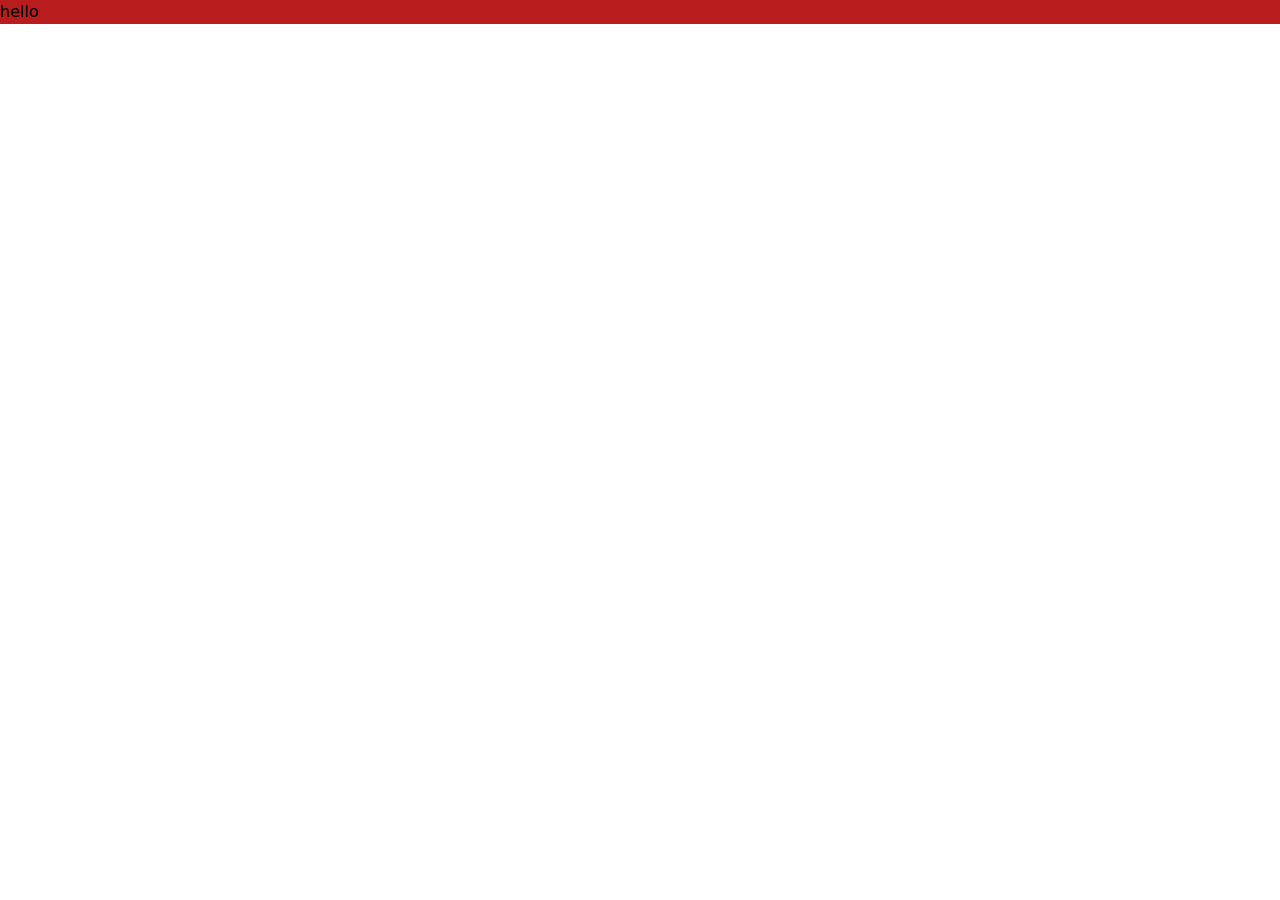
==== Project-4/index.html @ 8fc6159c "initial commit" ====
<!DOCTYPE html>
<html lang="en">
<head>
	<meta charset="UTF-8">
	<meta name="viewport" content="width=device-width, initial-scale=1.0">
	<link rel="stylesheet" href="output.css">
	<title>Gmail</title>
</head>
<body>
	<h1 class="bg-red-700">hello</h1>
</body>
</html>
---- Project-4/output.css ----
/*
! tailwindcss v3.3.5 | MIT License | https://tailwindcss.com
*/

/*
1. Prevent padding and border from affecting element width. (https://github.com/mozdevs/cssremedy/issues/4)
2. Allow adding a border to an element by just adding a border-width. (https://github.com/tailwindcss/tailwindcss/pull/116)
*/

*,
::before,
::after {
  box-sizing: border-box;
  /* 1 */
  border-width: 0;
  /* 2 */
  border-style: solid;
  /* 2 */
  border-color: #e5e7eb;
  /* 2 */
}

::before,
::after {
  --tw-content: '';
}

/*
1. Use a consistent sensible line-height in all browsers.
2. Prevent adjustments of font size after orientation changes in iOS.
3. Use a more readable tab size.
4. Use the user's configured `sans` font-family by default.
5. Use the user's configured `sans` font-feature-settings by default.
6. Use the user's configured `sans` font-variation-settings by default.
*/

html {
  line-height: 1.5;
  /* 1 */
  -webkit-text-size-adjust: 100%;
  /* 2 */
  -moz-tab-size: 4;
  /* 3 */
  -o-tab-size: 4;
     tab-size: 4;
  /* 3 */
  font-family: ui-sans-serif, system-ui, -apple-system, BlinkMacSystemFont, "Segoe UI", Roboto, "Helvetica Neue", Arial, "Noto Sans", sans-serif, "Apple Color Emoji", "Segoe UI Emoji", "Segoe UI Symbol", "Noto Color Emoji";
  /* 4 */
  font-feature-settings: normal;
  /* 5 */
  font-variation-settings: normal;
  /* 6 */
}

/*
1. Remove the margin in all browsers.
2. Inherit line-height from `html` so users can set them as a class directly on the `html` element.
*/

body {
  margin: 0;
  /* 1 */
  line-height: inherit;
  /* 2 */
}

/*
1. Add the correct height in Firefox.
2. Correct the inheritance of border color in Firefox. (https://bugzilla.mozilla.org/show_bug.cgi?id=190655)
3. Ensure horizontal rules are visible by default.
*/

hr {
  height: 0;
  /* 1 */
  color: inherit;
  /* 2 */
  border-top-width: 1px;
  /* 3 */
}

/*
Add the correct text decoration in Chrome, Edge, and Safari.
*/

abbr:where([title]) {
  -webkit-text-decoration: underline dotted;
          text-decoration: underline dotted;
}

/*
Remove the default font size and weight for headings.
*/

h1,
h2,
h3,
h4,
h5,
h6 {
  font-size: inherit;
  font-weight: inherit;
}

/*
Reset links to optimize for opt-in styling instead of opt-out.
*/

a {
  color: inherit;
  text-decoration: inherit;
}

/*
Add the correct font weight in Edge and Safari.
*/

b,
strong {
  font-weight: bolder;
}

/*
1. Use the user's configured `mono` font family by default.
2. Correct the odd `em` font sizing in all browsers.
*/

code,
kbd,
samp,
pre {
  font-family: ui-monospace, SFMono-Regular, Menlo, Monaco, Consolas, "Liberation Mono", "Courier New", monospace;
  /* 1 */
  font-size: 1em;
  /* 2 */
}

/*
Add the correct font size in all browsers.
*/

small {
  font-size: 80%;
}

/*
Prevent `sub` and `sup` elements from affecting the line height in all browsers.
*/

sub,
sup {
  font-size: 75%;
  line-height: 0;
  position: relative;
  vertical-align: baseline;
}

sub {
  bottom: -0.25em;
}

sup {
  top: -0.5em;
}

/*
1. Remove text indentation from table contents in Chrome and Safari. (https://bugs.chromium.org/p/chromium/issues/detail?id=999088, https://bugs.webkit.org/show_bug.cgi?id=201297)
2. Correct table border color inheritance in all Chrome and Safari. (https://bugs.chromium.org/p/chromium/issues/detail?id=935729, https://bugs.webkit.org/show_bug.cgi?id=195016)
3. Remove gaps between table borders by default.
*/

table {
  text-indent: 0;
  /* 1 */
  border-color: inherit;
  /* 2 */
  border-collapse: collapse;
  /* 3 */
}

/*
1. Change the font styles in all browsers.
2. Remove the margin in Firefox and Safari.
3. Remove default padding in all browsers.
*/

button,
input,
optgroup,
select,
textarea {
  font-family: inherit;
  /* 1 */
  font-feature-settings: inherit;
  /* 1 */
  font-variation-settings: inherit;
  /* 1 */
  font-size: 100%;
  /* 1 */
  font-weight: inherit;
  /* 1 */
  line-height: inherit;
  /* 1 */
  color: inherit;
  /* 1 */
  margin: 0;
  /* 2 */
  padding: 0;
  /* 3 */
}

/*
Remove the inheritance of text transform in Edge and Firefox.
*/

button,
select {
  text-transform: none;
}

/*
1. Correct the inability to style clickable types in iOS and Safari.
2. Remove default button styles.
*/

button,
[type='button'],
[type='reset'],
[type='submit'] {
  -webkit-appearance: button;
  /* 1 */
  background-color: transparent;
  /* 2 */
  background-image: none;
  /* 2 */
}

/*
Use the modern Firefox focus style for all focusable elements.
*/

:-moz-focusring {
  outline: auto;
}

/*
Remove the additional `:invalid` styles in Firefox. (https://github.com/mozilla/gecko-dev/blob/2f9eacd9d3d995c937b4251a5557d95d494c9be1/layout/style/res/forms.css#L728-L737)
*/

:-moz-ui-invalid {
  box-shadow: none;
}

/*
Add the correct vertical alignment in Chrome and Firefox.
*/

progress {
  vertical-align: baseline;
}

/*
Correct the cursor style of increment and decrement buttons in Safari.
*/

::-webkit-inner-spin-button,
::-webkit-outer-spin-button {
  height: auto;
}

/*
1. Correct the odd appearance in Chrome and Safari.
2. Correct the outline style in Safari.
*/

[type='search'] {
  -webkit-appearance: textfield;
  /* 1 */
  outline-offset: -2px;
  /* 2 */
}

/*
Remove the inner padding in Chrome and Safari on macOS.
*/

::-webkit-search-decoration {
  -webkit-appearance: none;
}

/*
1. Correct the inability to style clickable types in iOS and Safari.
2. Change font properties to `inherit` in Safari.
*/

::-webkit-file-upload-button {
  -webkit-appearance: button;
  /* 1 */
  font: inherit;
  /* 2 */
}

/*
Add the correct display in Chrome and Safari.
*/

summary {
  display: list-item;
}

/*
Removes the default spacing and border for appropriate elements.
*/

blockquote,
dl,
dd,
h1,
h2,
h3,
h4,
h5,
h6,
hr,
figure,
p,
pre {
  margin: 0;
}

fieldset {
  margin: 0;
  padding: 0;
}

legend {
  padding: 0;
}

ol,
ul,
menu {
  list-style: none;
  margin: 0;
  padding: 0;
}

/*
Reset default styling for dialogs.
*/

dialog {
  padding: 0;
}

/*
Prevent resizing textareas horizontally by default.
*/

textarea {
  resize: vertical;
}

/*
1. Reset the default placeholder opacity in Firefox. (https://github.com/tailwindlabs/tailwindcss/issues/3300)
2. Set the default placeholder color to the user's configured gray 400 color.
*/

input::-moz-placeholder, textarea::-moz-placeholder {
  opacity: 1;
  /* 1 */
  color: #9ca3af;
  /* 2 */
}

input::placeholder,
textarea::placeholder {
  opacity: 1;
  /* 1 */
  color: #9ca3af;
  /* 2 */
}

/*
Set the default cursor for buttons.
*/

button,
[role="button"] {
  cursor: pointer;
}

/*
Make sure disabled buttons don't get the pointer cursor.
*/

:disabled {
  cursor: default;
}

/*
1. Make replaced elements `display: block` by default. (https://github.com/mozdevs/cssremedy/issues/14)
2. Add `vertical-align: middle` to align replaced elements more sensibly by default. (https://github.com/jensimmons/cssremedy/issues/14#issuecomment-634934210)
   This can trigger a poorly considered lint error in some tools but is included by design.
*/

img,
svg,
video,
canvas,
audio,
iframe,
embed,
object {
  display: block;
  /* 1 */
  vertical-align: middle;
  /* 2 */
}

/*
Constrain images and videos to the parent width and preserve their intrinsic aspect ratio. (https://github.com/mozdevs/cssremedy/issues/14)
*/

img,
video {
  max-width: 100%;
  height: auto;
}

/* Make elements with the HTML hidden attribute stay hidden by default */

[hidden] {
  display: none;
}

*, ::before, ::after {
  --tw-border-spacing-x: 0;
  --tw-border-spacing-y: 0;
  --tw-translate-x: 0;
  --tw-translate-y: 0;
  --tw-rotate: 0;
  --tw-skew-x: 0;
  --tw-skew-y: 0;
  --tw-scale-x: 1;
  --tw-scale-y: 1;
  --tw-pan-x:  ;
  --tw-pan-y:  ;
  --tw-pinch-zoom:  ;
  --tw-scroll-snap-strictness: proximity;
  --tw-gradient-from-position:  ;
  --tw-gradient-via-position:  ;
  --tw-gradient-to-position:  ;
  --tw-ordinal:  ;
  --tw-slashed-zero:  ;
  --tw-numeric-figure:  ;
  --tw-numeric-spacing:  ;
  --tw-numeric-fraction:  ;
  --tw-ring-inset:  ;
  --tw-ring-offset-width: 0px;
  --tw-ring-offset-color: #fff;
  --tw-ring-color: rgb(59 130 246 / 0.5);
  --tw-ring-offset-shadow: 0 0 #0000;
  --tw-ring-shadow: 0 0 #0000;
  --tw-shadow: 0 0 #0000;
  --tw-shadow-colored: 0 0 #0000;
  --tw-blur:  ;
  --tw-brightness:  ;
  --tw-contrast:  ;
  --tw-grayscale:  ;
  --tw-hue-rotate:  ;
  --tw-invert:  ;
  --tw-saturate:  ;
  --tw-sepia:  ;
  --tw-drop-shadow:  ;
  --tw-backdrop-blur:  ;
  --tw-backdrop-brightness:  ;
  --tw-backdrop-contrast:  ;
  --tw-backdrop-grayscale:  ;
  --tw-backdrop-hue-rotate:  ;
  --tw-backdrop-invert:  ;
  --tw-backdrop-opacity:  ;
  --tw-backdrop-saturate:  ;
  --tw-backdrop-sepia:  ;
}

::backdrop {
  --tw-border-spacing-x: 0;
  --tw-border-spacing-y: 0;
  --tw-translate-x: 0;
  --tw-translate-y: 0;
  --tw-rotate: 0;
  --tw-skew-x: 0;
  --tw-skew-y: 0;
  --tw-scale-x: 1;
  --tw-scale-y: 1;
  --tw-pan-x:  ;
  --tw-pan-y:  ;
  --tw-pinch-zoom:  ;
  --tw-scroll-snap-strictness: proximity;
  --tw-gradient-from-position:  ;
  --tw-gradient-via-position:  ;
  --tw-gradient-to-position:  ;
  --tw-ordinal:  ;
  --tw-slashed-zero:  ;
  --tw-numeric-figure:  ;
  --tw-numeric-spacing:  ;
  --tw-numeric-fraction:  ;
  --tw-ring-inset:  ;
  --tw-ring-offset-width: 0px;
  --tw-ring-offset-color: #fff;
  --tw-ring-color: rgb(59 130 246 / 0.5);
  --tw-ring-offset-shadow: 0 0 #0000;
  --tw-ring-shadow: 0 0 #0000;
  --tw-shadow: 0 0 #0000;
  --tw-shadow-colored: 0 0 #0000;
  --tw-blur:  ;
  --tw-brightness:  ;
  --tw-contrast:  ;
  --tw-grayscale:  ;
  --tw-hue-rotate:  ;
  --tw-invert:  ;
  --tw-saturate:  ;
  --tw-sepia:  ;
  --tw-drop-shadow:  ;
  --tw-backdrop-blur:  ;
  --tw-backdrop-brightness:  ;
  --tw-backdrop-contrast:  ;
  --tw-backdrop-grayscale:  ;
  --tw-backdrop-hue-rotate:  ;
  --tw-backdrop-invert:  ;
  --tw-backdrop-opacity:  ;
  --tw-backdrop-saturate:  ;
  --tw-backdrop-sepia:  ;
}

.bg-red-700 {
  --tw-bg-opacity: 1;
  background-color: rgb(185 28 28 / var(--tw-bg-opacity));
}
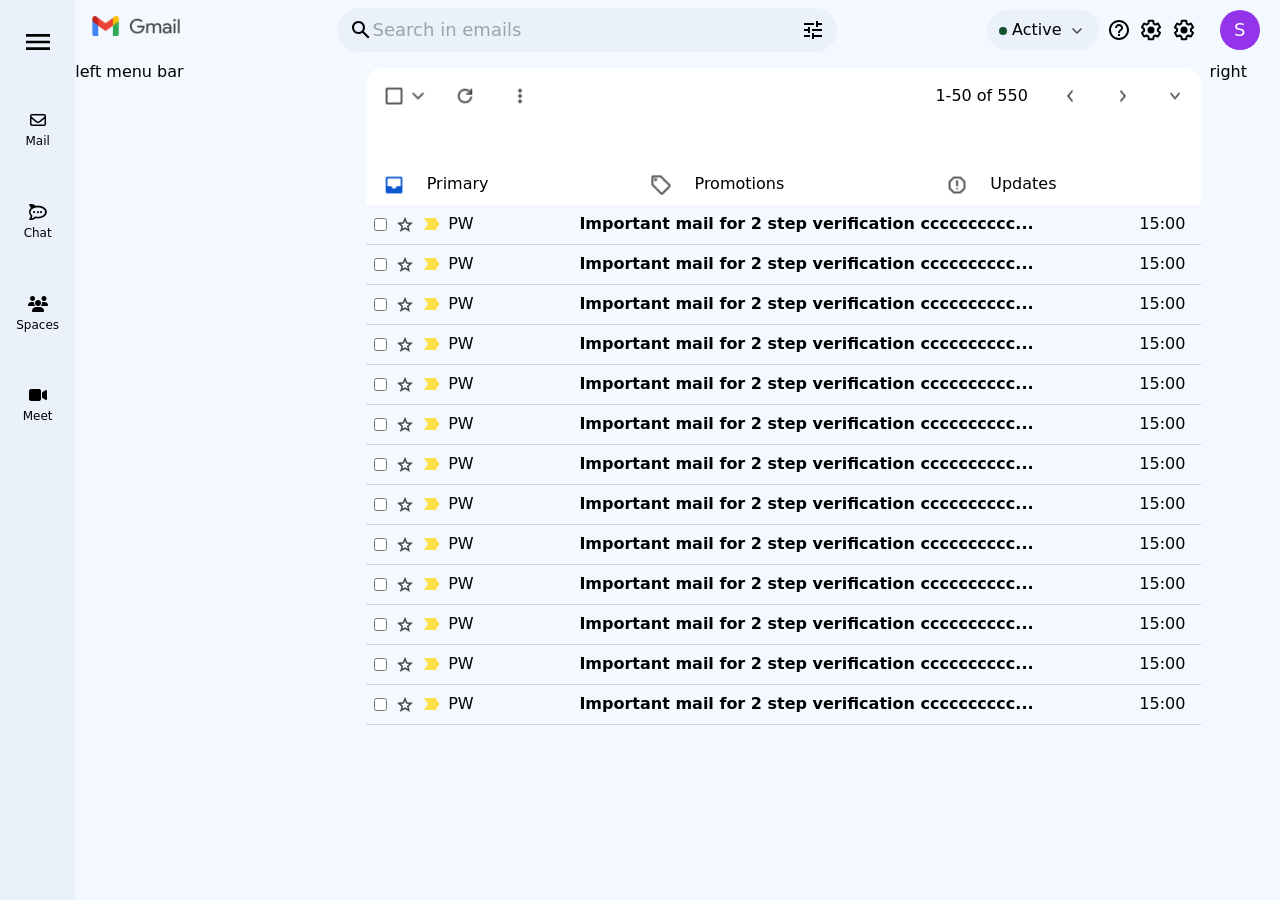
==== commit c5e71018: "half done" ====
--- a/Project-4/index.html
+++ b/Project-4/index.html
@@ -1,12 +1,380 @@
 <!DOCTYPE html>
 <html lang="en">
-<head>
-	<meta charset="UTF-8">
-	<meta name="viewport" content="width=device-width, initial-scale=1.0">
-	<link rel="stylesheet" href="output.css">
-	<title>Gmail</title>
-</head>
-<body>
-	<h1 class="bg-red-700">hello</h1>
-</body>
-</html>+  <head>
+    <meta charset="UTF-8" />
+    <meta name="viewport" content="width=device-width, initial-scale=1.0" />
+    <link rel="stylesheet" href="output.css" />
+    <link
+      rel="stylesheet"
+      href="https://cdnjs.cloudflare.com/ajax/libs/font-awesome/6.4.2/css/all.min.css"
+    />
+    <title>Gmail</title>
+  </head>
+  <body>
+    <div class="bg-[#f6f8fc] h-screen w-screen flex">
+      <div class="bg-[#EAF1FB] w-20 h-full">
+        <div class="h-1/2 flex flex-col items-center justify-around">
+          <div class="w-8">
+            <svg
+              xmlns="http://www.w3.org/2000/svg"
+              focusable="false"
+              viewBox="0 0 24 24"
+            >
+              <path d="M3 18h18v-2H3v2zm0-5h18v-2H3v2zm0-7v2h18V6H3z" />
+            </svg>
+          </div>
+          <div class="text-center">
+            <i class="fa-regular fa-envelope"></i>
+            <p class="text-xs">Mail</p>
+          </div>
+          <div class="text-center">
+            <i class="fa-brands fa-rocketchat"></i>
+            <p class="text-xs">Chat</p>
+          </div>
+          <div class="text-center">
+            <i class="fa-solid fa-users"></i>
+            <p class="text-xs">Spaces</p>
+          </div>
+          <div class="text-center">
+            <i class="fa-solid fa-video"></i>
+            <p class="text-xs">Meet</p>
+          </div>
+        </div>
+      </div>
+      <div class="bg-[#f4f8ff] w-full">
+        <div class="flex justify-between py-2 pl-4">
+          <div class="w-1/12">
+            <img src="./assests/asset 1.png" alt="" class="w-full" />
+          </div>
+          <div class="flex bg-[#EAF1FB] items-center px-3 rounded-3xl w-[500px] text-lg py-2" >
+            <div class="">
+              <svg
+                focusable="false"
+                height="24px"
+                viewBox="0 0 24 24"
+                width="24px"
+                xmlns="http://www.w3.org/2000/svg"
+              >
+                <path
+                  d="M20.49,19l-5.73-5.73C15.53,12.2,16,10.91,16,9.5C16,5.91,13.09,3,9.5,3S3,5.91,3,9.5C3,13.09,5.91,16,9.5,16 c1.41,0,2.7-0.47,3.77-1.24L19,20.49L20.49,19z M5,9.5C5,7.01,7.01,5,9.5,5S14,7.01,14,9.5S11.99,14,9.5,14S5,11.99,5,9.5z"
+                />
+                <path d="M0,0h24v24H0V0z" fill="none" />
+              </svg>
+            </div>
+            <input type="text" placeholder="Search in emails" class="bg-transparent w-full" />
+            <div class="">
+              <svg
+                xmlns="http://www.w3.org/2000/svg"
+                width="24"
+                height="24"
+                viewBox="0 0 24 24"
+              >
+                <path
+                  d="M3 17v2h6v-2H3zM3 5v2h10V5H3zm10 16v-2h8v-2h-8v-2h-2v6h2zM7 9v2H3v2h4v2h2V9H7zm14 4v-2H11v2h10zm-6-4h2V7h4V5h-4V3h-2v6z"
+                />
+              </svg>
+            </div>
+          </div>
+          <div class="flex w-3/12 justify-around items-center">
+            <button class="bg-[#eaf1fb] px-3 py-2 rounded-3xl">
+              <span class="inline-block h-2 w-2 bg-green-900 rounded-full"></span>
+              Active
+              <img src="./assests/asset 44.png" alt="" class="inline-block" />
+            </button>
+            <div class="">
+              <svg class="t7" xmlns="http://www.w3.org/2000/svg" width="24px" height="24px" viewBox="0 0 24 24" fill="#000000" focusable="false"><path fill="none" d="M0 0h24v24H0z"/><path d="M11 18h2v-2h-2v2zm1-16C6.48 2 2 6.48 2 12s4.48 10 10 10 10-4.48 10-10S17.52 2 12 2zm0 18c-4.41 0-8-3.59-8-8s3.59-8 8-8 8 3.59 8 8-3.59 8-8 8zm0-14c-2.21 0-4 1.79-4 4h2c0-1.1.9-2 2-2s2 .9 2 2c0 2-3 1.75-3 5h2c0-2.25 3-2.5 3-5 0-2.21-1.79-4-4-4z"/></svg>
+            </div>
+            <div class="">
+              <svg class="Xy" xmlns="http://www.w3.org/2000/svg" width="24" height="24" viewBox="0 0 24 24"><path d="M13.85 22.25h-3.7c-.74 0-1.36-.54-1.45-1.27l-.27-1.89c-.27-.14-.53-.29-.79-.46l-1.8.72c-.7.26-1.47-.03-1.81-.65L2.2 15.53c-.35-.66-.2-1.44.36-1.88l1.53-1.19c-.01-.15-.02-.3-.02-.46 0-.15.01-.31.02-.46l-1.52-1.19c-.59-.45-.74-1.26-.37-1.88l1.85-3.19c.34-.62 1.11-.9 1.79-.63l1.81.73c.26-.17.52-.32.78-.46l.27-1.91c.09-.7.71-1.25 1.44-1.25h3.7c.74 0 1.36.54 1.45 1.27l.27 1.89c.27.14.53.29.79.46l1.8-.72c.71-.26 1.48.03 1.82.65l1.84 3.18c.36.66.2 1.44-.36 1.88l-1.52 1.19c.01.15.02.3.02.46s-.01.31-.02.46l1.52 1.19c.56.45.72 1.23.37 1.86l-1.86 3.22c-.34.62-1.11.9-1.8.63l-1.8-.72c-.26.17-.52.32-.78.46l-.27 1.91c-.1.68-.72 1.22-1.46 1.22zm-3.23-2h2.76l.37-2.55.53-.22c.44-.18.88-.44 1.34-.78l.45-.34 2.38.96 1.38-2.4-2.03-1.58.07-.56c.03-.26.06-.51.06-.78s-.03-.53-.06-.78l-.07-.56 2.03-1.58-1.39-2.4-2.39.96-.45-.35c-.42-.32-.87-.58-1.33-.77l-.52-.22-.37-2.55h-2.76l-.37 2.55-.53.21c-.44.19-.88.44-1.34.79l-.45.33-2.38-.95-1.39 2.39 2.03 1.58-.07.56a7 7 0 0 0-.06.79c0 .26.02.53.06.78l.07.56-2.03 1.58 1.38 2.4 2.39-.96.45.35c.43.33.86.58 1.33.77l.53.22.38 2.55z"/><circle cx="12" cy="12" r="3.5"/></svg>
+            </div>
+            <div class="">
+              <svg class="Xy" xmlns="http://www.w3.org/2000/svg" width="24" height="24" viewBox="0 0 24 24"><path d="M13.85 22.25h-3.7c-.74 0-1.36-.54-1.45-1.27l-.27-1.89c-.27-.14-.53-.29-.79-.46l-1.8.72c-.7.26-1.47-.03-1.81-.65L2.2 15.53c-.35-.66-.2-1.44.36-1.88l1.53-1.19c-.01-.15-.02-.3-.02-.46 0-.15.01-.31.02-.46l-1.52-1.19c-.59-.45-.74-1.26-.37-1.88l1.85-3.19c.34-.62 1.11-.9 1.79-.63l1.81.73c.26-.17.52-.32.78-.46l.27-1.91c.09-.7.71-1.25 1.44-1.25h3.7c.74 0 1.36.54 1.45 1.27l.27 1.89c.27.14.53.29.79.46l1.8-.72c.71-.26 1.48.03 1.82.65l1.84 3.18c.36.66.2 1.44-.36 1.88l-1.52 1.19c.01.15.02.3.02.46s-.01.31-.02.46l1.52 1.19c.56.45.72 1.23.37 1.86l-1.86 3.22c-.34.62-1.11.9-1.8.63l-1.8-.72c-.26.17-.52.32-.78.46l-.27 1.91c-.1.68-.72 1.22-1.46 1.22zm-3.23-2h2.76l.37-2.55.53-.22c.44-.18.88-.44 1.34-.78l.45-.34 2.38.96 1.38-2.4-2.03-1.58.07-.56c.03-.26.06-.51.06-.78s-.03-.53-.06-.78l-.07-.56 2.03-1.58-1.39-2.4-2.39.96-.45-.35c-.42-.32-.87-.58-1.33-.77l-.52-.22-.37-2.55h-2.76l-.37 2.55-.53.21c-.44.19-.88.44-1.34.79l-.45.33-2.38-.95-1.39 2.39 2.03 1.58-.07.56a7 7 0 0 0-.06.79c0 .26.02.53.06.78l.07.56-2.03 1.58 1.38 2.4 2.39-.96.45.35c.43.33.86.58 1.33.77l.53.22.38 2.55z"/><circle cx="12" cy="12" r="3.5"/></svg>
+            </div>
+            <div class="text-white text-lg w-10 h-10 flex items-center justify-center mx-4 bg-purple-600 rounded-full">
+              S
+            </div>
+          </div>
+        </div>
+        <div class="flex">
+          <div class="w-4/12">left menu bar</div>
+          <div class="main-inbox w-full p-2">
+            <div class="inbox-navbar flex justify-between bg-white px-4 pt-4 rounded-t-2xl">
+              <div class="navbar-left flex w-[150px] justify-between">
+                <div class="flex">
+                  <img src="./assests/asset 45.png" alt="" />
+                  <img src="./assests/asset 44.png" alt="" />
+                </div>
+                <img src="./assests/asset 52.png" alt="" />
+                <img src="./assests/asset 54.png" alt="" />
+              </div>
+              <div class="navbar-right flex justify-between w-[250px]">
+                <p>1-50 of 550</p>
+                <img src="./assests/asset 55.png" alt="" />
+                <img src="./assests/asset 56.png" alt="" />
+                <img src="./assests/asset 44.png" alt="" />
+              </div>
+            </div>
+            <div class="flex justify-between bg-white pt-16 pb-2">
+              <div class="">
+                <img src="./assests/asset 59.png" class="inline-block w-6 mx-4">
+                Primary
+              </div>
+              <div class="">
+                <img src="./assests/asset 60.png" class="inline-block w-6 mx-4">
+                Promotions
+              </div>
+              <div class="">
+                <img src="./assests/asset 38.png" class="inline-block w-6 mx-4">
+                Updates
+              </div>
+              <div class="">
+                
+              </div>
+            </div>
+            <div class="inbox overflow-scroll overflow-x-hidden h-[525px]">
+              <div class="border-b border-solid border-gray-300 w-full h-10 flex justify-between items-center p-2 pr-4">
+                <div class="flex justify-between items-center w-[100px] ">
+                  <input type="checkbox" name="" id="">
+                  <img src="./assests/asset 29.png" alt="" >
+                  <div class="w-4 h-3 bg-yellow-300" style="clip-path: polygon(0% 0%, 73.1% 0.3%, 100% 50%, 73.1% 100.3%, 0% 100%, 27.3% 51%);"></div>
+                  <span>PW</span>
+                </div>
+                <p class="font-semibold">
+                  Important mail for 2 step verification cccccccccc...
+                </p>
+                <div>
+                  <p>15:00</p>
+                </div>
+              </div>
+              <div class="border-b border-solid border-gray-300 w-full h-10 flex justify-between items-center p-2 pr-4">
+                <div class="flex justify-between items-center w-[100px] ">
+                  <input type="checkbox" name="" id="">
+                  <img src="./assests/asset 29.png" alt="" >
+                  <div class="w-4 h-3 bg-yellow-300" style="clip-path: polygon(0% 0%, 73.1% 0.3%, 100% 50%, 73.1% 100.3%, 0% 100%, 27.3% 51%);"></div>
+                  <span>PW</span>
+                </div>
+                <p class="font-semibold">
+                  Important mail for 2 step verification cccccccccc...
+                </p>
+                <div>
+                  <p>15:00</p>
+                </div>
+              </div>
+              <div class="border-b border-solid border-gray-300 w-full h-10 flex justify-between items-center p-2 pr-4">
+                <div class="flex justify-between items-center w-[100px] ">
+                  <input type="checkbox" name="" id="">
+                  <img src="./assests/asset 29.png" alt="" >
+                  <div class="w-4 h-3 bg-yellow-300" style="clip-path: polygon(0% 0%, 73.1% 0.3%, 100% 50%, 73.1% 100.3%, 0% 100%, 27.3% 51%);"></div>
+                  <span>PW</span>
+                </div>
+                <p class="font-semibold">
+                  Important mail for 2 step verification cccccccccc...
+                </p>
+                <div>
+                  <p>15:00</p>
+                </div>
+              </div>
+              <div class="border-b border-solid border-gray-300 w-full h-10 flex justify-between items-center p-2 pr-4">
+                <div class="flex justify-between items-center w-[100px] ">
+                  <input type="checkbox" name="" id="">
+                  <img src="./assests/asset 29.png" alt="" >
+                  <div class="w-4 h-3 bg-yellow-300" style="clip-path: polygon(0% 0%, 73.1% 0.3%, 100% 50%, 73.1% 100.3%, 0% 100%, 27.3% 51%);"></div>
+                  <span>PW</span>
+                </div>
+                <p class="font-semibold">
+                  Important mail for 2 step verification cccccccccc...
+                </p>
+                <div>
+                  <p>15:00</p>
+                </div>
+              </div>
+              <div class="border-b border-solid border-gray-300 w-full h-10 flex justify-between items-center p-2 pr-4">
+                <div class="flex justify-between items-center w-[100px] ">
+                  <input type="checkbox" name="" id="">
+                  <img src="./assests/asset 29.png" alt="" >
+                  <div class="w-4 h-3 bg-yellow-300" style="clip-path: polygon(0% 0%, 73.1% 0.3%, 100% 50%, 73.1% 100.3%, 0% 100%, 27.3% 51%);"></div>
+                  <span>PW</span>
+                </div>
+                <p class="font-semibold">
+                  Important mail for 2 step verification cccccccccc...
+                </p>
+                <div>
+                  <p>15:00</p>
+                </div>
+              </div>
+              <div class="border-b border-solid border-gray-300 w-full h-10 flex justify-between items-center p-2 pr-4">
+                <div class="flex justify-between items-center w-[100px] ">
+                  <input type="checkbox" name="" id="">
+                  <img src="./assests/asset 29.png" alt="" >
+                  <div class="w-4 h-3 bg-yellow-300" style="clip-path: polygon(0% 0%, 73.1% 0.3%, 100% 50%, 73.1% 100.3%, 0% 100%, 27.3% 51%);"></div>
+                  <span>PW</span>
+                </div>
+                <p class="font-semibold">
+                  Important mail for 2 step verification cccccccccc...
+                </p>
+                <div>
+                  <p>15:00</p>
+                </div>
+              </div>
+              <div class="border-b border-solid border-gray-300 w-full h-10 flex justify-between items-center p-2 pr-4">
+                <div class="flex justify-between items-center w-[100px] ">
+                  <input type="checkbox" name="" id="">
+                  <img src="./assests/asset 29.png" alt="" >
+                  <div class="w-4 h-3 bg-yellow-300" style="clip-path: polygon(0% 0%, 73.1% 0.3%, 100% 50%, 73.1% 100.3%, 0% 100%, 27.3% 51%);"></div>
+                  <span>PW</span>
+                </div>
+                <p class="font-semibold">
+                  Important mail for 2 step verification cccccccccc...
+                </p>
+                <div>
+                  <p>15:00</p>
+                </div>
+              </div>
+              <div class="border-b border-solid border-gray-300 w-full h-10 flex justify-between items-center p-2 pr-4">
+                <div class="flex justify-between items-center w-[100px] ">
+                  <input type="checkbox" name="" id="">
+                  <img src="./assests/asset 29.png" alt="" >
+                  <div class="w-4 h-3 bg-yellow-300" style="clip-path: polygon(0% 0%, 73.1% 0.3%, 100% 50%, 73.1% 100.3%, 0% 100%, 27.3% 51%);"></div>
+                  <span>PW</span>
+                </div>
+                <p class="font-semibold">
+                  Important mail for 2 step verification cccccccccc...
+                </p>
+                <div>
+                  <p>15:00</p>
+                </div>
+              </div>
+              <div class="border-b border-solid border-gray-300 w-full h-10 flex justify-between items-center p-2 pr-4">
+                <div class="flex justify-between items-center w-[100px] ">
+                  <input type="checkbox" name="" id="">
+                  <img src="./assests/asset 29.png" alt="" >
+                  <div class="w-4 h-3 bg-yellow-300" style="clip-path: polygon(0% 0%, 73.1% 0.3%, 100% 50%, 73.1% 100.3%, 0% 100%, 27.3% 51%);"></div>
+                  <span>PW</span>
+                </div>
+                <p class="font-semibold">
+                  Important mail for 2 step verification cccccccccc...
+                </p>
+                <div>
+                  <p>15:00</p>
+                </div>
+              </div>
+              <div class="border-b border-solid border-gray-300 w-full h-10 flex justify-between items-center p-2 pr-4">
+                <div class="flex justify-between items-center w-[100px] ">
+                  <input type="checkbox" name="" id="">
+                  <img src="./assests/asset 29.png" alt="" >
+                  <div class="w-4 h-3 bg-yellow-300" style="clip-path: polygon(0% 0%, 73.1% 0.3%, 100% 50%, 73.1% 100.3%, 0% 100%, 27.3% 51%);"></div>
+                  <span>PW</span>
+                </div>
+                <p class="font-semibold">
+                  Important mail for 2 step verification cccccccccc...
+                </p>
+                <div>
+                  <p>15:00</p>
+                </div>
+              </div>
+              <div class="border-b border-solid border-gray-300 w-full h-10 flex justify-between items-center p-2 pr-4">
+                <div class="flex justify-between items-center w-[100px] ">
+                  <input type="checkbox" name="" id="">
+                  <img src="./assests/asset 29.png" alt="" >
+                  <div class="w-4 h-3 bg-yellow-300" style="clip-path: polygon(0% 0%, 73.1% 0.3%, 100% 50%, 73.1% 100.3%, 0% 100%, 27.3% 51%);"></div>
+                  <span>PW</span>
+                </div>
+                <p class="font-semibold">
+                  Important mail for 2 step verification cccccccccc...
+                </p>
+                <div>
+                  <p>15:00</p>
+                </div>
+              </div>
+              <div class="border-b border-solid border-gray-300 w-full h-10 flex justify-between items-center p-2 pr-4">
+                <div class="flex justify-between items-center w-[100px] ">
+                  <input type="checkbox" name="" id="">
+                  <img src="./assests/asset 29.png" alt="" >
+                  <div class="w-4 h-3 bg-yellow-300" style="clip-path: polygon(0% 0%, 73.1% 0.3%, 100% 50%, 73.1% 100.3%, 0% 100%, 27.3% 51%);"></div>
+                  <span>PW</span>
+                </div>
+                <p class="font-semibold">
+                  Important mail for 2 step verification cccccccccc...
+                </p>
+                <div>
+                  <p>15:00</p>
+                </div>
+              </div>
+              <div class="border-b border-solid border-gray-300 w-full h-10 flex justify-between items-center p-2 pr-4">
+                <div class="flex justify-between items-center w-[100px] ">
+                  <input type="checkbox" name="" id="">
+                  <img src="./assests/asset 29.png" alt="" >
+                  <div class="w-4 h-3 bg-yellow-300" style="clip-path: polygon(0% 0%, 73.1% 0.3%, 100% 50%, 73.1% 100.3%, 0% 100%, 27.3% 51%);"></div>
+                  <span>PW</span>
+                </div>
+                <p class="font-semibold">
+                  Important mail for 2 step verification cccccccccc...
+                </p>
+                <div>
+                  <p>15:00</p>
+                </div>
+              </div>
+              <div class="border-b border-solid border-gray-300 w-full h-10 flex justify-between items-center p-2 pr-4">
+                <div class="flex justify-between items-center w-[100px] ">
+                  <input type="checkbox" name="" id="">
+                  <img src="./assests/asset 29.png" alt="" >
+                  <div class="w-4 h-3 bg-yellow-300" style="clip-path: polygon(0% 0%, 73.1% 0.3%, 100% 50%, 73.1% 100.3%, 0% 100%, 27.3% 51%);"></div>
+                  <span>PW</span>
+                </div>
+                <p class="font-semibold">
+                  Important mail for 2 step verification cccccccccc...
+                </p>
+                <div>
+                  <p>15:00</p>
+                </div>
+              </div>
+              <div class="border-b border-solid border-gray-300 w-full h-10 flex justify-between items-center p-2 pr-4">
+                <div class="flex justify-between items-center w-[100px] ">
+                  <input type="checkbox" name="" id="">
+                  <img src="./assests/asset 29.png" alt="" >
+                  <div class="w-4 h-3 bg-yellow-300" style="clip-path: polygon(0% 0%, 73.1% 0.3%, 100% 50%, 73.1% 100.3%, 0% 100%, 27.3% 51%);"></div>
+                  <span>PW</span>
+                </div>
+                <p class="font-semibold">
+                  Important mail for 2 step verification cccccccccc...
+                </p>
+                <div>
+                  <p>15:00</p>
+                </div>
+              </div>
+              <div class="border-b border-solid border-gray-300 w-full h-10 flex justify-between items-center p-2 pr-4">
+                <div class="flex justify-between items-center w-[100px] ">
+                  <input type="checkbox" name="" id="">
+                  <img src="./assests/asset 29.png" alt="" >
+                  <div class="w-4 h-3 bg-yellow-300" style="clip-path: polygon(0% 0%, 73.1% 0.3%, 100% 50%, 73.1% 100.3%, 0% 100%, 27.3% 51%);"></div>
+                  <span>PW</span>
+                </div>
+                <p class="font-semibold">
+                  Important mail for 2 step verification cccccccccc...
+                </p>
+                <div>
+                  <p>15:00</p>
+                </div>
+              </div>
+              <div class="border-b border-solid border-gray-300 w-full h-10 flex justify-between items-center p-2 pr-4">
+                <div class="flex justify-between items-center w-[100px] ">
+                  <input type="checkbox" name="" id="">
+                  <img src="./assests/asset 29.png" alt="" >
+                  <div class="w-4 h-3 bg-yellow-300" style="clip-path: polygon(0% 0%, 73.1% 0.3%, 100% 50%, 73.1% 100.3%, 0% 100%, 27.3% 51%);"></div>
+                  <span>PW</span>
+                </div>
+                <p class="font-semibold">
+                  Important mail for 2 step verification cccccccccc...
+                </p>
+                <div>
+                  <p>15:00</p>
+                </div>
+              </div>
+            </div>
+          </div>
+          <div class="w-1/12">right</div>
+        </div>
+      </div>
+    </div>
+  </body>
+</html>
--- a/Project-4/output.css
+++ b/Project-4/output.css
@@ -534,7 +534,415 @@
   --tw-backdrop-sepia:  ;
 }
 
-.bg-red-700 {
-  --tw-bg-opacity: 1;
-  background-color: rgb(185 28 28 / var(--tw-bg-opacity));
+.bottom-2 {
+  bottom: 0.5rem;
+}
+
+.mx-4 {
+  margin-left: 1rem;
+  margin-right: 1rem;
+}
+
+.block {
+  display: block;
+}
+
+.inline-block {
+  display: inline-block;
+}
+
+.flex {
+  display: flex;
+}
+
+.aspect-square {
+  aspect-ratio: 1 / 1;
+}
+
+.h-1\/2 {
+  height: 50%;
+}
+
+.h-full {
+  height: 100%;
+}
+
+.h-screen {
+  height: 100vh;
+}
+
+.h-2 {
+  height: 0.5rem;
+}
+
+.h-4 {
+  height: 1rem;
+}
+
+.h-10 {
+  height: 2.5rem;
+}
+
+.h-6 {
+  height: 1.5rem;
+}
+
+.h-8 {
+  height: 2rem;
+}
+
+.h-auto {
+  height: auto;
+}
+
+.h-3 {
+  height: 0.75rem;
+}
+
+.h-\[400px\] {
+  height: 400px;
+}
+
+.h-\[500px\] {
+  height: 500px;
+}
+
+.h-\[550px\] {
+  height: 550px;
+}
+
+.h-\[520px\] {
+  height: 520px;
+}
+
+.h-\[530px\] {
+  height: 530px;
+}
+
+.h-\[525px\] {
+  height: 525px;
+}
+
+.w-20 {
+  width: 5rem;
+}
+
+.w-8 {
+  width: 2rem;
+}
+
+.w-8\/12 {
+  width: 66.666667%;
+}
+
+.w-\[400px\] {
+  width: 400px;
+}
+
+.w-screen {
+  width: 100vw;
+}
+
+.w-full {
+  width: 100%;
+}
+
+.w-4\/12 {
+  width: 33.333333%;
+}
+
+.w-3\/12 {
+  width: 25%;
+}
+
+.w-1\/12 {
+  width: 8.333333%;
+}
+
+.w-2\/12 {
+  width: 16.666667%;
+}
+
+.w-2 {
+  width: 0.5rem;
+}
+
+.w-4 {
+  width: 1rem;
+}
+
+.w-10 {
+  width: 2.5rem;
+}
+
+.w-\[450px\] {
+  width: 450px;
+}
+
+.w-\[500px\] {
+  width: 500px;
+}
+
+.w-1\/6 {
+  width: 16.666667%;
+}
+
+.w-\[100px\] {
+  width: 100px;
+}
+
+.w-\[150px\] {
+  width: 150px;
+}
+
+.w-\[200px\] {
+  width: 200px;
+}
+
+.w-\[250px\] {
+  width: 250px;
+}
+
+.w-6 {
+  width: 1.5rem;
+}
+
+.flex-col {
+  flex-direction: column;
+}
+
+.items-center {
+  align-items: center;
+}
+
+.justify-center {
+  justify-content: center;
+}
+
+.justify-between {
+  justify-content: space-between;
+}
+
+.justify-around {
+  justify-content: space-around;
+}
+
+.justify-evenly {
+  justify-content: space-evenly;
+}
+
+.overflow-scroll {
+  overflow: scroll;
+}
+
+.overflow-x-hidden {
+  overflow-x: hidden;
+}
+
+.overflow-y-hidden {
+  overflow-y: hidden;
+}
+
+.rounded-3xl {
+  border-radius: 1.5rem;
+}
+
+.rounded-full {
+  border-radius: 9999px;
+}
+
+.rounded-t-2xl {
+  border-top-left-radius: 1rem;
+  border-top-right-radius: 1rem;
+}
+
+.border-2 {
+  border-width: 2px;
+}
+
+.border-b {
+  border-bottom-width: 1px;
+}
+
+.border-solid {
+  border-style: solid;
+}
+
+.border-black {
+  --tw-border-opacity: 1;
+  border-color: rgb(0 0 0 / var(--tw-border-opacity));
+}
+
+.border-gray-500 {
+  --tw-border-opacity: 1;
+  border-color: rgb(107 114 128 / var(--tw-border-opacity));
+}
+
+.border-gray-300 {
+  --tw-border-opacity: 1;
+  border-color: rgb(209 213 219 / var(--tw-border-opacity));
+}
+
+.border-red-700 {
+  --tw-border-opacity: 1;
+  border-color: rgb(185 28 28 / var(--tw-border-opacity));
+}
+
+.border-gray-200 {
+  --tw-border-opacity: 1;
+  border-color: rgb(229 231 235 / var(--tw-border-opacity));
+}
+
+.bg-\[\#EAF1FB\] {
+  --tw-bg-opacity: 1;
+  background-color: rgb(234 241 251 / var(--tw-bg-opacity));
+}
+
+.bg-\[\#f6f8fc\] {
+  --tw-bg-opacity: 1;
+  background-color: rgb(246 248 252 / var(--tw-bg-opacity));
+}
+
+.bg-transparent {
+  background-color: transparent;
+}
+
+.bg-\[\#e1e9f7\] {
+  --tw-bg-opacity: 1;
+  background-color: rgb(225 233 247 / var(--tw-bg-opacity));
+}
+
+.bg-\[\#9ab1d8\] {
+  --tw-bg-opacity: 1;
+  background-color: rgb(154 177 216 / var(--tw-bg-opacity));
+}
+
+.bg-\[\#dae7ff\] {
+  --tw-bg-opacity: 1;
+  background-color: rgb(218 231 255 / var(--tw-bg-opacity));
+}
+
+.bg-\[\#eaf2ff\] {
+  --tw-bg-opacity: 1;
+  background-color: rgb(234 242 255 / var(--tw-bg-opacity));
+}
+
+.bg-\[\#f4f8ff\] {
+  --tw-bg-opacity: 1;
+  background-color: rgb(244 248 255 / var(--tw-bg-opacity));
+}
+
+.bg-green-900 {
+  --tw-bg-opacity: 1;
+  background-color: rgb(20 83 45 / var(--tw-bg-opacity));
+}
+
+.bg-\[\#eaf1fb\] {
+  --tw-bg-opacity: 1;
+  background-color: rgb(234 241 251 / var(--tw-bg-opacity));
+}
+
+.bg-purple-600 {
+  --tw-bg-opacity: 1;
+  background-color: rgb(147 51 234 / var(--tw-bg-opacity));
+}
+
+.bg-white {
+  --tw-bg-opacity: 1;
+  background-color: rgb(255 255 255 / var(--tw-bg-opacity));
+}
+
+.bg-yellow-300 {
+  --tw-bg-opacity: 1;
+  background-color: rgb(253 224 71 / var(--tw-bg-opacity));
+}
+
+.p-2 {
+  padding: 0.5rem;
+}
+
+.px-3 {
+  padding-left: 0.75rem;
+  padding-right: 0.75rem;
+}
+
+.py-2 {
+  padding-top: 0.5rem;
+  padding-bottom: 0.5rem;
+}
+
+.px-2 {
+  padding-left: 0.5rem;
+  padding-right: 0.5rem;
+}
+
+.py-1 {
+  padding-top: 0.25rem;
+  padding-bottom: 0.25rem;
+}
+
+.py-3 {
+  padding-top: 0.75rem;
+  padding-bottom: 0.75rem;
+}
+
+.px-4 {
+  padding-left: 1rem;
+  padding-right: 1rem;
+}
+
+.py-4 {
+  padding-top: 1rem;
+  padding-bottom: 1rem;
+}
+
+.pl-2 {
+  padding-left: 0.5rem;
+}
+
+.pl-4 {
+  padding-left: 1rem;
+}
+
+.pt-4 {
+  padding-top: 1rem;
+}
+
+.pt-20 {
+  padding-top: 5rem;
+}
+
+.pt-16 {
+  padding-top: 4rem;
+}
+
+.pb-2 {
+  padding-bottom: 0.5rem;
+}
+
+.pr-4 {
+  padding-right: 1rem;
+}
+
+.text-center {
+  text-align: center;
+}
+
+.text-lg {
+  font-size: 1.125rem;
+  line-height: 1.75rem;
+}
+
+.text-xs {
+  font-size: 0.75rem;
+  line-height: 1rem;
+}
+
+.font-semibold {
+  font-weight: 600;
+}
+
+.text-white {
+  --tw-text-opacity: 1;
+  color: rgb(255 255 255 / var(--tw-text-opacity));
 }
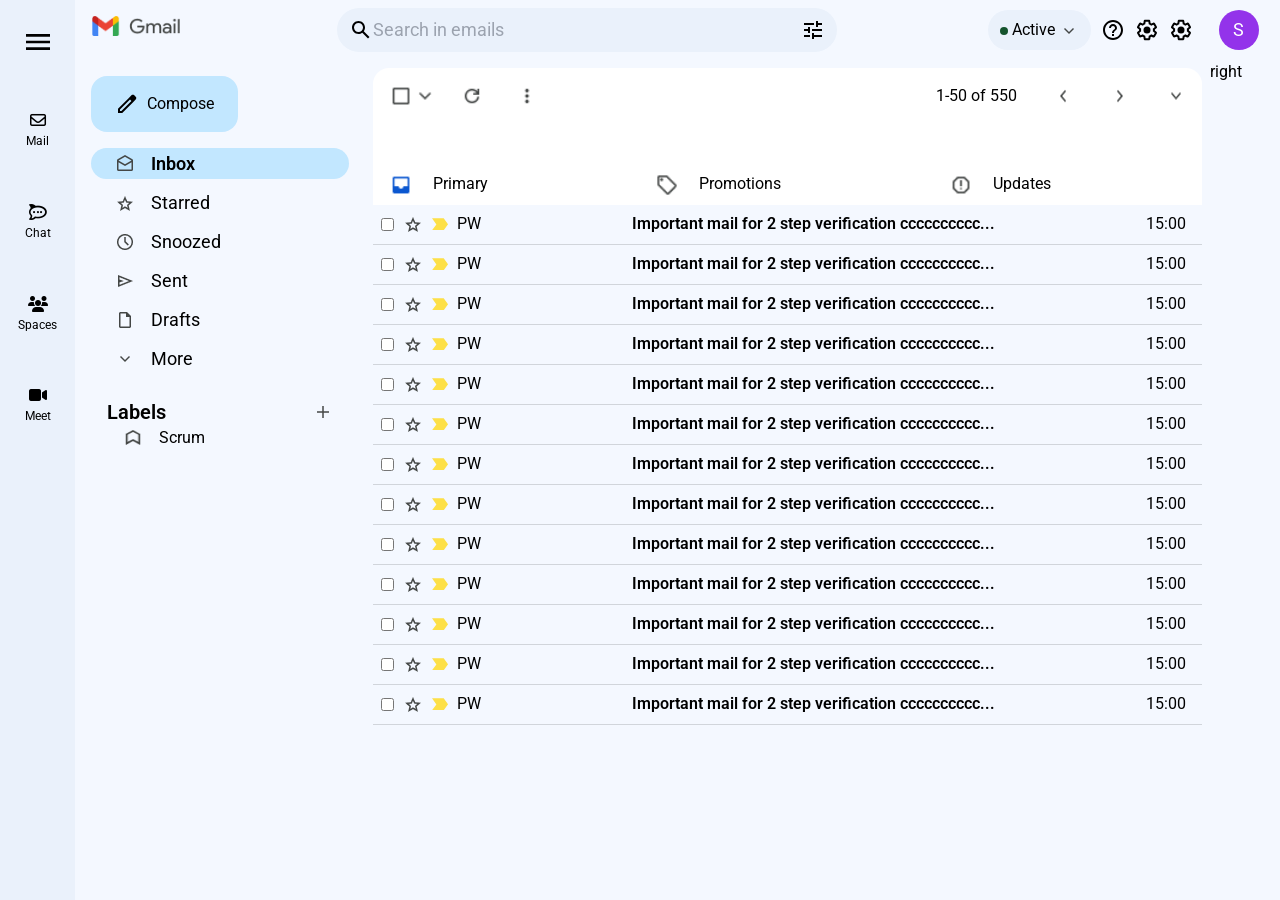
==== commit d8e0e977: "save" ====
--- a/Project-4/index.html
+++ b/Project-4/index.html
@@ -8,10 +8,11 @@
       rel="stylesheet"
       href="https://cdnjs.cloudflare.com/ajax/libs/font-awesome/6.4.2/css/all.min.css"
     />
+    <link href="https://fonts.googleapis.com/css2?family=Roboto:wght@300;400;500;700;900&display=swap" rel="stylesheet">
     <title>Gmail</title>
   </head>
   <body>
-    <div class="bg-[#f6f8fc] h-screen w-screen flex">
+    <div class="bg-[#f6f8fc] h-screen w-screen flex font-[roboto]">
       <div class="bg-[#EAF1FB] w-20 h-full">
         <div class="h-1/2 flex flex-col items-center justify-around">
           <div class="w-8">
@@ -95,8 +96,49 @@
             </div>
           </div>
         </div>
-        <div class="flex">
-          <div class="w-4/12">left menu bar</div>
+        <div class="flex ">
+          <div class="w-4/12 px-4 mt-4">
+            <button class="flex bg-[#c2e7ff] px-6 py-4 rounded-2xl">
+              <img src="./assests/asset 27.png" alt="" class="mr-2">
+              <p>Compose</p>
+            </button>
+            <div class="mt-4">
+              <div class="rounded-[16px] bg-[#c2e7ff] text-[18px] py-0.5 font-semibold flex items-center pl-6">
+                <img src="./assests/asset 49.png" alt="">
+                <p class="pl-4">Inbox</p> 
+              </div>
+              <div class="rounded-[16px] text-[18px] py-0.5  flex items-center pl-6 mt-2">
+                <img src="./assests/asset 29.png" alt="">
+                <p class="pl-4">Starred</p> 
+              </div>
+              <div class="rounded-[16px] text-[18px] py-0.5  flex items-center pl-6 mt-2">
+                <img src="./assests/asset 30.png" alt="">
+                <p class="pl-4">Snoozed</p> 
+              </div>
+              <div class="rounded-[16px] text-[18px] py-0.5  flex items-center pl-6 mt-2">
+                <img src="./assests/asset 31.png" alt="">
+                <p class="pl-4">Sent</p> 
+              </div>
+              <div class="rounded-[16px] text-[18px] py-0.5  flex items-center pl-6 mt-2">
+                <img src="./assests/asset 32.png" alt="">
+                <p class="pl-4">Drafts</p> 
+              </div>
+              <div class="rounded-[16px] text-[18px] py-0.5  flex items-center pl-6 mt-2">
+                <img src="./assests/asset 44.png" alt="">
+                <p class="pl-4">More</p> 
+              </div>
+            </div>
+            <div class="  px-4">
+              <div class="flex justify-between items-center font-semibold mt-6 text-xl">
+                <p>Labels</p>
+                <img src="./assests/asset 43.png" alt="">
+              </div>
+              <div class="flex">
+                <img src="./assests/asset 34.png" alt="" class="-rotate-90 mx-4">
+                <p>Scrum</p>
+              </div>
+            </div>
+          </div>
           <div class="main-inbox w-full p-2">
             <div class="inbox-navbar flex justify-between bg-white px-4 pt-4 rounded-t-2xl">
               <div class="navbar-left flex w-[150px] justify-between">
--- a/Project-4/output.css
+++ b/Project-4/output.css
@@ -543,6 +543,26 @@
   margin-right: 1rem;
 }
 
+.mr-3 {
+  margin-right: 0.75rem;
+}
+
+.mr-2 {
+  margin-right: 0.5rem;
+}
+
+.mt-4 {
+  margin-top: 1rem;
+}
+
+.mt-2 {
+  margin-top: 0.5rem;
+}
+
+.mt-6 {
+  margin-top: 1.5rem;
+}
+
 .block {
   display: block;
 }
@@ -707,6 +727,16 @@
   width: 1.5rem;
 }
 
+.rotate-90 {
+  --tw-rotate: 90deg;
+  transform: translate(var(--tw-translate-x), var(--tw-translate-y)) rotate(var(--tw-rotate)) skewX(var(--tw-skew-x)) skewY(var(--tw-skew-y)) scaleX(var(--tw-scale-x)) scaleY(var(--tw-scale-y));
+}
+
+.-rotate-90 {
+  --tw-rotate: -90deg;
+  transform: translate(var(--tw-translate-x), var(--tw-translate-y)) rotate(var(--tw-rotate)) skewX(var(--tw-skew-x)) skewY(var(--tw-skew-y)) scaleX(var(--tw-scale-x)) scaleY(var(--tw-scale-y));
+}
+
 .flex-col {
   flex-direction: column;
 }
@@ -749,6 +779,18 @@
 
 .rounded-full {
   border-radius: 9999px;
+}
+
+.rounded-2xl {
+  border-radius: 1rem;
+}
+
+.rounded-\[0_16px_16px_0\] {
+  border-radius: 0 16px 16px 0;
+}
+
+.rounded-\[16px\] {
+  border-radius: 16px;
 }
 
 .rounded-t-2xl {
@@ -857,6 +899,16 @@
   background-color: rgb(253 224 71 / var(--tw-bg-opacity));
 }
 
+.bg-gray-500 {
+  --tw-bg-opacity: 1;
+  background-color: rgb(107 114 128 / var(--tw-bg-opacity));
+}
+
+.bg-\[\#c2e7ff\] {
+  --tw-bg-opacity: 1;
+  background-color: rgb(194 231 255 / var(--tw-bg-opacity));
+}
+
 .p-2 {
   padding: 0.5rem;
 }
@@ -896,6 +948,21 @@
   padding-bottom: 1rem;
 }
 
+.px-6 {
+  padding-left: 1.5rem;
+  padding-right: 1.5rem;
+}
+
+.py-0 {
+  padding-top: 0px;
+  padding-bottom: 0px;
+}
+
+.py-0\.5 {
+  padding-top: 0.125rem;
+  padding-bottom: 0.125rem;
+}
+
 .pl-2 {
   padding-left: 0.5rem;
 }
@@ -924,8 +991,16 @@
   padding-right: 1rem;
 }
 
+.pl-6 {
+  padding-left: 1.5rem;
+}
+
 .text-center {
   text-align: center;
+}
+
+.font-\[roboto\] {
+  font-family: roboto;
 }
 
 .text-lg {
@@ -936,6 +1011,27 @@
 .text-xs {
   font-size: 0.75rem;
   line-height: 1rem;
+}
+
+.text-\[16px\] {
+  font-size: 16px;
+}
+
+.text-\[24px\] {
+  font-size: 24px;
+}
+
+.text-\[20px\] {
+  font-size: 20px;
+}
+
+.text-\[18px\] {
+  font-size: 18px;
+}
+
+.text-xl {
+  font-size: 1.25rem;
+  line-height: 1.75rem;
 }
 
 .font-semibold {
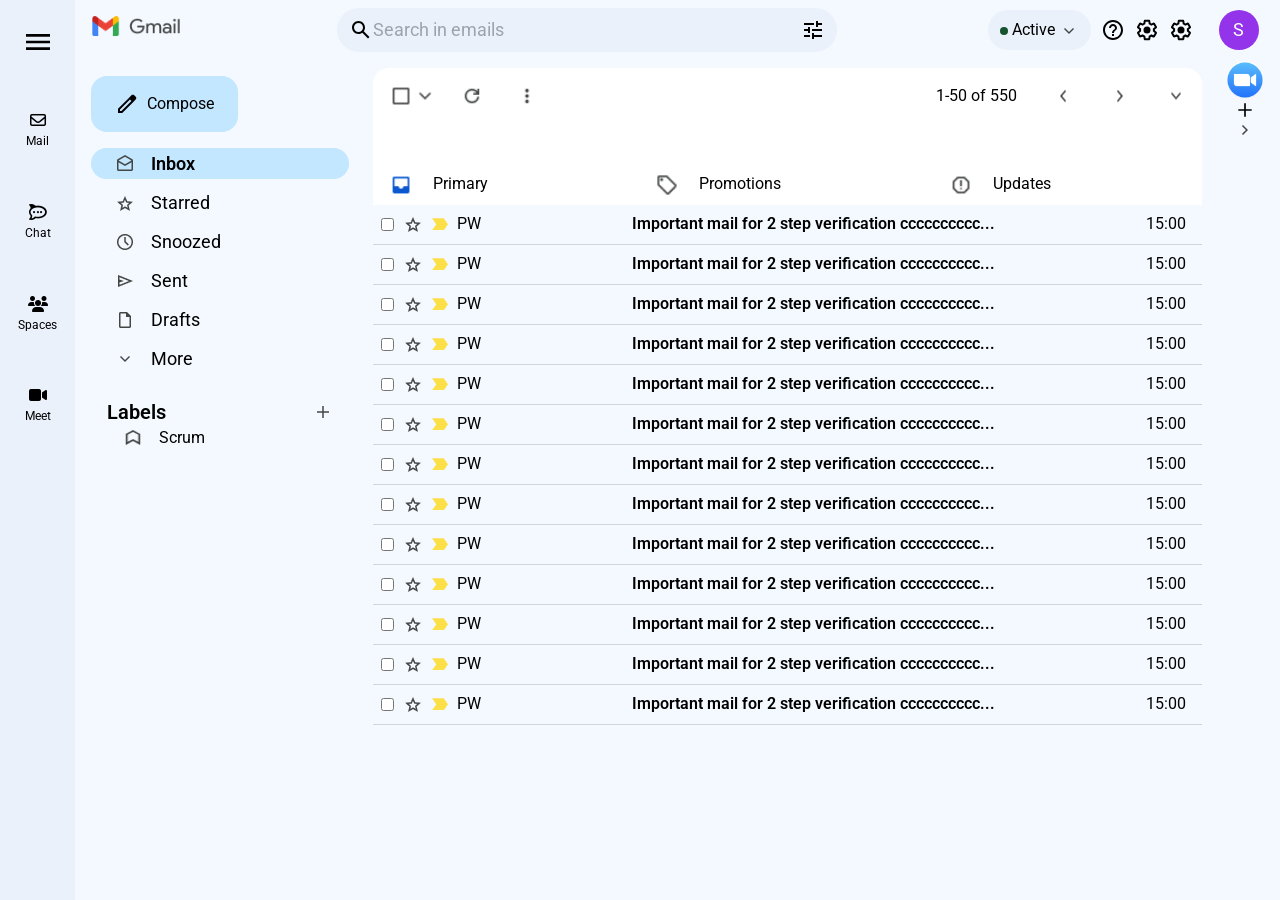
==== commit bf0edbac: "completed" ====
--- a/Project-4/index.html
+++ b/Project-4/index.html
@@ -414,7 +414,19 @@
               </div>
             </div>
           </div>
-          <div class="w-1/12">right</div>
+          <div class="w-1/12 h-full">
+            <div class="h-1/2 flex items-center flex-col">
+              <img class="my-4" width="35" src="https://www.gstatic.com/companion/icon_assets/calendar_2020q4_2x.png" alt="">
+              <img class="my-4" width="35" src="https://www.gstatic.com/companion/icon_assets/keep_2020q4v3_2x.png" alt="">
+              <img class="my-4" width="35" src="https://www.gstatic.com/companion/icon_assets/tasks_2021_2x.png" alt="">
+              <img class="my-4" width="35" src="https://www.gstatic.com/companion/icon_assets/contacts_2022_2x.png" alt="">
+            </div>
+            <div class="flex flex-col items-center justify-between h-1/2 mt-28">
+              <img class="w-10 " src="./assests/pngegg (12).png" alt="">
+              <img class="mt-20" src="./assests/asset 62.png" alt="">
+              <img class="mt-20" src="./assests/asset 56.png" alt="">
+            </div>
+          </div>
         </div>
       </div>
     </div>
